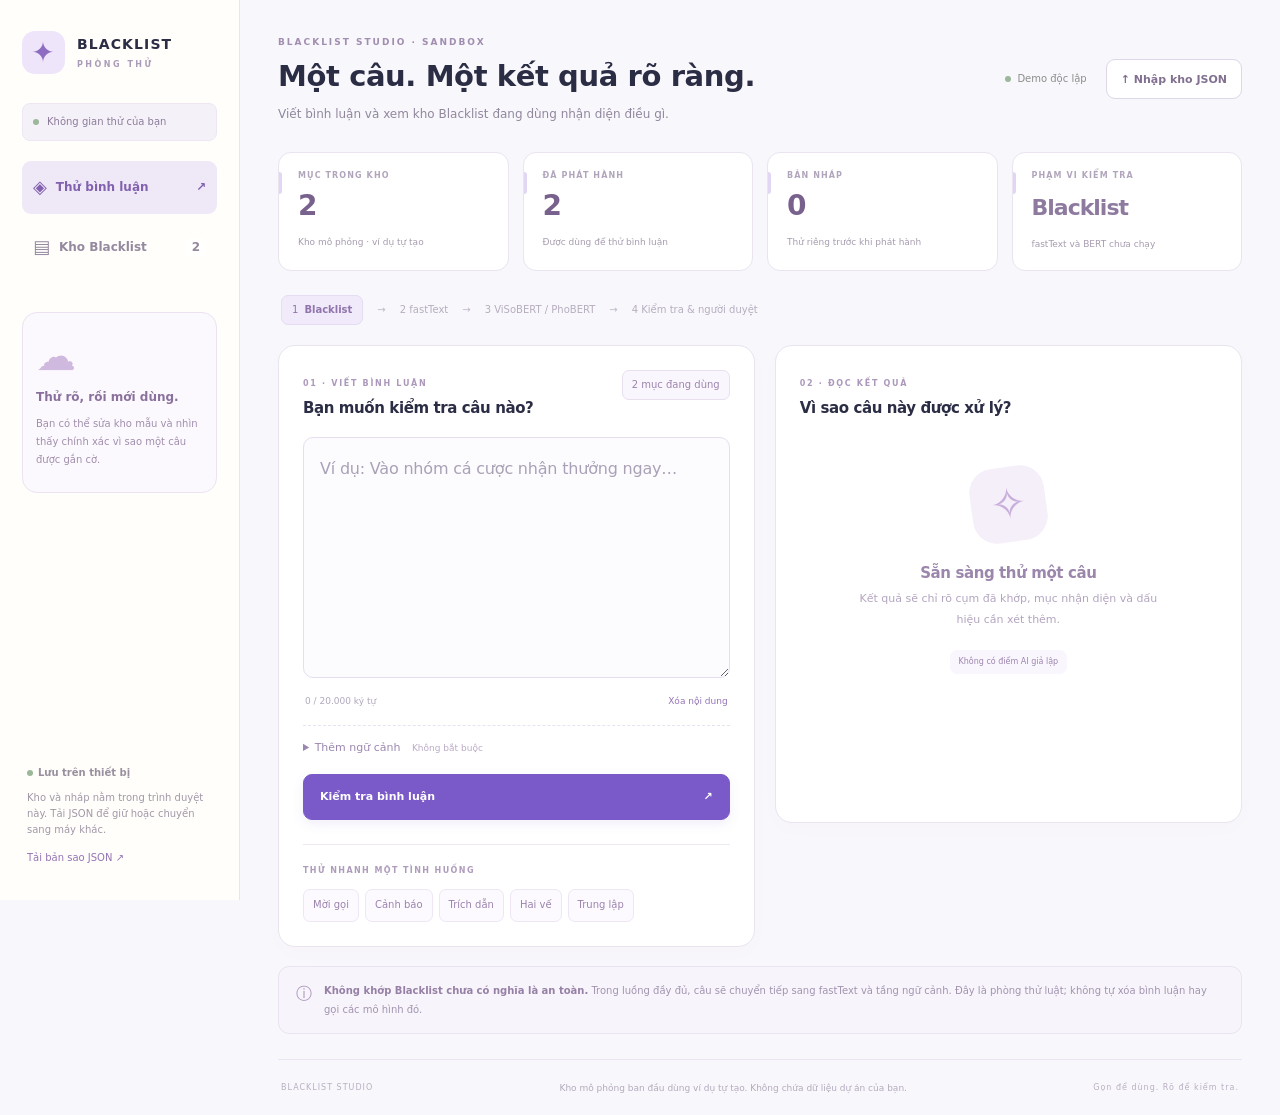
==== static/sandbox/index.html @ 531a52d7 "Ship standalone Blacklist sandbox with published-rule parity Serve a local-only /sandbox/ playground" ====
<!doctype html><html lang="vi"><head><meta charset="utf-8"><meta name="viewport" content="width=device-width,initial-scale=1"><meta name="description" content="Phòng thử Blacklist: biên soạn dấu hiệu, kiểm tra ví dụ và thử bình luận theo luật có ngữ cảnh."><meta name="color-scheme" content="light"><title>Phòng thử Blacklist</title><link rel="stylesheet" href="style.css"></head><body>
<div class="app-shell"><aside class="sidebar"><a class="brand" href="#demo"><span class="brand-icon" aria-hidden="true">✦</span><span>BLACKLIST<span class="brand-sub">PHÒNG THỬ</span></span></a><div class="workspace-badge"><i></i> Không gian thử của bạn</div><nav aria-label="Điều hướng"><button id="navDemo" class="nav active" type="button"><span aria-hidden="true">◈</span> Thử bình luận <span class="nav-arrow">↗</span></button><button id="navBank" class="nav" type="button"><span aria-hidden="true">▤</span> Kho Blacklist <span id="bankNavCount" class="nav-count">0</span></button></nav><div class="sidebar-note"><span class="mini-cloud" aria-hidden="true">☁</span><strong>Thử rõ, rồi mới dùng.</strong><p>Bạn có thể sửa kho mẫu và nhìn thấy chính xác vì sao một câu được gắn cờ.</p></div><div class="storage-note"><span class="dot"></span><strong>Lưu trên thiết bị</strong><p>Kho và nháp nằm trong trình duyệt này. Tải JSON để giữ hoặc chuyển sang máy khác.</p><button id="sidebarExport" class="text-button" type="button">Tải bản sao JSON ↗</button></div></aside>
<main><header class="page-header"><div><p class="eyebrow">BLACKLIST STUDIO · SANDBOX</p><h1 id="pageTitle">Một câu. Một kết quả rõ ràng.</h1><p id="pageDescription">Viết bình luận và xem kho Blacklist đang dùng nhận diện điều gì.</p></div><div class="header-actions"><span class="local-pill"><span class="dot"></span> Demo độc lập</span><button id="importOpen" class="button" type="button">↑ Nhập kho JSON</button><input id="importFile" type="file" accept=".json,application/json" hidden></div></header>
<div id="notice" role="status" aria-live="polite" hidden></div><section class="stats" aria-label="Tình trạng kho"><article><span>MỤC TRONG KHO</span><strong id="statTotal">0</strong><small id="originLabel">Kho mô phỏng</small></article><article><span>ĐÃ PHÁT HÀNH</span><strong id="statLive">0</strong><small>Được dùng để thử bình luận</small></article><article><span>BẢN NHÁP</span><strong id="statDraft">0</strong><small>Thử riêng trước khi phát hành</small></article><article class="scope-stat"><span>PHẠM VI KIỂM TRA</span><strong>Blacklist</strong><small>fastText và BERT chưa chạy</small></article></section>
<section id="demoView"><div class="pipeline" aria-label="Luồng kiểm duyệt"><span class="pipeline-current">1 <b>Blacklist</b></span><i>→</i><span>2 fastText</span><i>→</i><span>3 ViSoBERT / PhoBERT</span><i>→</i><span>4 Kiểm tra & người duyệt</span></div><div class="demo-grid"><section class="card compose-card"><div class="card-head"><div><span class="section-step">01 · VIẾT BÌNH LUẬN</span><h2>Bạn muốn kiểm tra câu nào?</h2></div><span class="small-pill" id="liveBadge">Kho đang dùng</span></div><form id="demoForm"><label for="demoText" class="sr-only">Nội dung bình luận</label><textarea id="demoText" rows="7" maxlength="20000" placeholder="Ví dụ: Vào nhóm cá cược nhận thưởng ngay…" required></textarea><div class="input-meta"><span id="demoCount">0 / 20.000 ký tự</span><button id="clearDemo" class="text-button" type="button">Xóa nội dung</button></div><details class="context-details"><summary>Thêm ngữ cảnh <span>Không bắt buộc</span></summary><label for="demoContext">Bình luận cha hoặc thông tin liên quan</label><textarea id="demoContext" rows="2" maxlength="20000" placeholder="Giúp kiểm tra các dấu hiệu cần xét thêm…"></textarea></details><button id="testDemo" class="primary full" type="submit"><span>Kiểm tra bình luận</span><span aria-hidden="true">↗</span></button></form><div class="sample-area"><p>THỬ NHANH MỘT TÌNH HUỐNG</p><div id="quickSamples" class="sample-buttons"></div></div></section><section class="card result-card" aria-labelledby="resultHeading"><div class="card-head"><div><span class="section-step">02 · ĐỌC KẾT QUẢ</span><h2 id="resultHeading">Vì sao câu này được xử lý?</h2></div><span id="resultTiming" class="hint"></span></div><div id="resultEmpty" class="result-empty"><div class="result-orbit" aria-hidden="true">✧</div><h3>Sẵn sàng thử một câu</h3><p>Kết quả sẽ chỉ rõ cụm đã khớp, mục nhận diện và dấu hiệu cần xét thêm.</p><span class="small-pill">Không có điểm AI giả lập</span></div><div id="resultContent" hidden><div id="decisionPanel" class="decision-panel"><span id="decisionCode"></span><h3 id="decisionTitle"></h3><p id="decisionText"></p></div><p id="resultScope" class="scope-note"></p><div id="matchResults"></div><p id="noMatchDetail" class="hint" hidden></p></div></section></div><div class="explanation-strip"><span aria-hidden="true">ⓘ</span><p><strong>Không khớp Blacklist chưa có nghĩa là an toàn.</strong> Trong luồng đầy đủ, câu sẽ chuyển tiếp sang fastText và tầng ngữ cảnh. Đây là phòng thử luật; không tự xóa bình luận hay gọi các mô hình đó.</p></div></section>
<section id="bankView" hidden><div class="bank-heading"><div><h2>Biên soạn bằng dấu hiệu, kiểm tra bằng ví dụ.</h2><p>Nháp được lưu riêng. Chỉ bản đã phát hành mới tham gia màn Thử bình luận.</p></div><div class="bank-actions"><button id="exportBank" class="button" type="button">↓ Tải kho JSON</button><button id="newItem" class="primary" type="button">＋ Tạo mục mới</button></div></div><div class="bank-grid"><section class="card bank-list-card"><div class="card-head"><h2>Các mục trong kho</h2><span id="bankListCount" class="small-pill"></span></div><label class="sr-only" for="bankFilter">Lọc trạng thái</label><select id="bankFilter"><option value="all">Tất cả mục</option><option value="live">Đang được dùng</option><option value="draft">Có bản nháp</option><option value="disabled">Đã tắt</option></select><div id="bankList" class="bank-list"></div><div class="seed-actions"><p>Muốn bắt đầu lại với dữ liệu tự tạo?</p><button id="resetSeed" class="text-button" type="button">Khôi phục kho mô phỏng ↶</button></div></section><section class="card editor-card"><div class="card-head"><div><span class="section-step">BIÊN SOẠN MỤC</span><h2 id="editorTitle">Tạo mục Blacklist</h2></div><span id="editorVersion" class="small-pill">Bản nháp mới</span></div><p id="publishedNote" class="published-note" hidden></p><p id="editorRestore" class="draft-status" role="status"></p><form id="itemForm"><div class="two"><label>Tên mục<input id="itemName" maxlength="200" required placeholder="Ví dụ: Cờ bạc · Mời gọi tham gia"></label><label>Nhóm vi phạm<select id="itemCategory"></select></label></div><label>Kiểu nhận diện<select id="itemType"><option value="combined">Nội dung kèm hành vi</option><option value="phrase">Một cụm đặc hiệu</option><option value="domain">Tên miền chính xác</option><option value="url">URL cụ thể</option></select></label><div id="combinedFields"><div class="phrase-pickers"><label>Cụm nội dung<textarea id="itemTopics" rows="2" placeholder="Mỗi dòng một cụm: cá cược, cá độ…"></textarea></label><label>Cụm hành vi<textarea id="itemActions" rows="2" placeholder="Mỗi dòng một cụm: vào nhóm, tham gia…"></textarea></label></div><details class="context-details"><summary>Chọn cụm từ một câu nguồn</summary><label>Câu nguồn<textarea id="selectionSource" rows="2" placeholder="Dán câu, bôi đen một cụm rồi bấm nút bên dưới…"></textarea></label><div class="selection-actions"><button id="addSelectedTopic" class="button small" type="button">＋ Cụm nội dung</button><button id="addSelectedAction" class="button small" type="button">＋ Cụm hành vi</button></div></details></div><label id="patternField" hidden>Cụm hoặc địa chỉ nhận diện<input id="itemPattern" maxlength="2048" placeholder="Cụm từ / example.com / https://…"></label><label>Chế độ<select id="itemMode"><option value="signal">Chỉ báo hiệu · chuyển xét tiếp</option><option value="block">Đề xuất chặn khi đủ điều kiện</option></select></label><div class="rule-summary"><span>HỆ THỐNG SẼ HIỂU</span><p id="ruleSummary"></p></div><div class="examples-heading"><div><h3>Ví dụ để kiểm tra mục</h3><p>Cần ví dụ khớp và không khớp để phát hành. Câu cảnh báo có thể cần xét tiếp.</p></div><button id="addExample" type="button" class="button small">＋ Thêm</button></div><div id="exampleRows"></div><p class="hint">Kiểm tra các ví dụ này giúp rà lỗi điều kiện; chưa chứng minh độ chính xác trên dữ liệu thực tế.</p><div class="form-actions"><button id="saveDraft" class="primary" type="submit">Lưu nháp</button><button id="checkExamples" class="button" type="button">Kiểm tra ví dụ</button><button id="publishItem" class="publish-button" type="button">Phát hành để thử</button></div><div class="editor-secondary"><button id="previewItem" class="text-button" type="button">Thử riêng bản đang mở ↗</button><button id="disableItem" class="text-button danger-text" type="button" hidden>Tạm tắt mục</button></div><div id="exampleTestResults" class="example-test-results" hidden></div></form></section></div></section><footer><span>BLACKLIST STUDIO</span><p>Kho mô phỏng ban đầu dùng ví dụ tự tạo. Không chứa dữ liệu dự án của bạn.</p><span>Gọn để dùng. Rõ để kiểm tra.</span></footer></main></div>
<dialog id="previewDialog"><div class="card-head"><div><span class="section-step">THỬ RIÊNG BẢN NHÁP</span><h2 id="previewTitle">Kiểm tra điều kiện đang mở</h2></div><button id="closePreview" class="icon-button" type="button" aria-label="Đóng">×</button></div><p class="hint">Kết quả ở đây mô phỏng bản đang mở, không thay đổi kho đã phát hành.</p><form id="previewForm"><label>Bình luận thử<textarea id="previewText" rows="4" maxlength="20000" required></textarea></label><button class="primary full" type="submit">Thử bản đang mở</button></form><div id="previewResult"></div></dialog>
<script src="engine.js"></script><script src="app.js"></script></body></html>
---- static/sandbox/style.css ----
:root{font-family:Inter,ui-sans-serif,system-ui,-apple-system,BlinkMacSystemFont,"Segoe UI",sans-serif;color:#2b2d45;background:#f8f7fb;font-synthesis:none;color-scheme:light;--purple:#795ac8;--purple-dark:#6344af;--purple-soft:#efe9fb;--muted:#8c869c;--line:#e9e4f0;--green:#418268;--amber:#9e792e;--red:#a9566c}*{box-sizing:border-box}body{margin:0;font-size:14px;line-height:1.6}button,input,select,textarea{font:inherit}button,a,input,select,textarea{-webkit-tap-highlight-color:transparent}button,a{touch-action:manipulation}button{cursor:pointer;transition:background .18s,transform .18s,box-shadow .18s}button:disabled{cursor:default;opacity:.55}button:hover:not(:disabled){transform:translateY(-1px)}button:focus-visible,a:focus-visible,input:focus-visible,select:focus-visible,textarea:focus-visible,summary:focus-visible{outline:3px solid #bda7ed;outline-offset:3px}input,select,textarea{width:100%;border:1px solid #ddd6e8;background:#fff;color:#303048;border-radius:10px;padding:11px 13px;min-width:0}input,select{min-height:44px}textarea{resize:vertical;line-height:1.75}textarea::placeholder,input::placeholder{color:#aaa1b6}textarea:focus,input:focus,select:focus{border-color:#b49bdc;outline:none;box-shadow:0 0 0 3px #b49bdc20}label{font-size:12px;font-weight:600;display:block;margin:13px 0;color:#514a63}label input,label textarea,label select{margin-top:6px;font-weight:400}h1,h2,h3,p{margin-top:0}h1,h2,h3{line-height:1.35;letter-spacing:-.4px}h1{font-size:29px;font-weight:650;margin-bottom:8px}h2{font-size:17px;font-weight:650;margin-bottom:7px}h3{font-size:15px;font-weight:650;margin-bottom:6px}p{color:#7d758d}a{color:inherit;text-decoration:none}.app-shell{display:flex;min-height:100vh}.sidebar{width:240px;flex:0 0 240px;position:fixed;inset:0 auto 0 0;border-right:1px solid var(--line);background:#fffefa;padding:31px 22px;display:flex;flex-direction:column;z-index:20}.brand{display:flex;align-items:center;gap:12px;font-weight:750;letter-spacing:1.1px;font-size:14px;line-height:1.2}.brand-icon{display:grid;place-items:center;width:43px;height:43px;border-radius:13px;background:#eee5fa;color:#8e6cc1;font-size:28px}.brand-sub{display:block;font-size:8px;font-weight:550;letter-spacing:2.5px;color:#aa9cb8;margin-top:7px}.workspace-badge{display:flex;align-items:center;gap:8px;font-size:10px;background:#f5f1f8;color:#8b7b9a;border:1px solid #eee7f3;border-radius:8px;padding:10px;margin:29px 0 20px}.workspace-badge i,.dot{width:6px;height:6px;border-radius:50%;background:#9bb89a;display:inline-block;flex-shrink:0}.sidebar nav{display:grid;gap:7px}.nav{border:0;width:100%;display:flex;align-items:center;gap:9px;text-align:left;border-radius:9px;padding:12px 11px;color:#95899f;background:none;font-size:12px;font-weight:550}.nav>span:first-child{font-size:18px}.nav.active{background:#eee8f7;color:#8261ae}.nav-arrow,.nav-count{margin-left:auto;font-size:12px!important}.nav-count{padding:0 5px;border-radius:5px;background:#fff9;min-width:20px;text-align:center}.sidebar-note{padding:23px 13px;border:1px solid #ece3f2;background:#fcf9fe;border-radius:15px;margin-top:38px}.mini-cloud{font-size:40px;line-height:1;display:block;color:#d0b9df;margin-bottom:12px;animation:breathe 7s ease-in-out infinite}.sidebar-note strong{font-size:12px;color:#8a719d;display:block;margin-bottom:8px}.sidebar-note p{font-size:10px;line-height:1.8;color:#a08eac;margin:0}.storage-note{margin-top:auto;padding:28px 5px 0;font-size:10px;color:#99909f}.storage-note strong{margin-left:5px;font-size:10px;font-weight:600}.storage-note p{font-size:10px;margin:9px 0;color:#a198a8}.storage-note .text-button{font-size:10px}main{margin-left:240px;padding:35px 38px 20px;width:calc(100% - 240px);max-width:1700px}.page-header{display:flex;align-items:center;justify-content:space-between;gap:18px;margin-bottom:28px}.page-header>div:first-child>p:last-child{font-size:12px;color:#91879d;margin:0}.eyebrow{font-size:9px;font-weight:750;letter-spacing:2px;color:#a08db0;margin:0 0 8px}.header-actions{display:flex;align-items:center;gap:10px;flex-wrap:wrap;justify-content:flex-end}.local-pill,.small-pill{display:inline-flex;align-items:center;gap:6px;font-size:10px;padding:6px 9px;border:1px solid #e8dfef;border-radius:7px;color:#9c84ad;background:#faf6fe;white-space:nowrap}.local-pill{border:0;background:none;color:#8b8c8b}.button,.primary,.publish-button,.icon-button{display:inline-flex;align-items:center;justify-content:center;gap:8px;border:1px solid #ded6e9;border-radius:9px;min-height:40px;padding:9px 14px;font-weight:600;font-size:11px;background:#fff;color:#81708f}.button:hover{background:#f6f1fc}.primary{background:var(--purple);border-color:var(--purple);color:#fff;box-shadow:0 4px 12px #795ac81a}.primary:hover{background:var(--purple-dark);box-shadow:0 5px 16px #795ac82a}.primary.full{justify-content:space-between;padding:13px 16px;min-height:46px}.full{width:100%}.small{min-height:32px;padding:6px 10px;font-size:10px}.text-button{font-size:11px;font-weight:500;color:#9373b5;background:none;border:0;padding:3px 0}.danger-text{color:#ad697b}.icon-button{min-height:35px;width:35px;padding:0;font-size:21px}.stats{display:grid;grid-template-columns:repeat(4,minmax(0,1fr));gap:14px;margin-bottom:24px}.stats article{border:1px solid var(--line);background:#fff;border-radius:13px;padding:17px 19px;position:relative;min-height:117px}.stats article:before{content:'';position:absolute;width:3px;height:22px;background:#e1d6f3;top:19px;left:0;border-radius:0 3px 3px 0}.stats span{display:block;letter-spacing:1.1px;font-size:8px;font-weight:700;color:#b1a5bc}.stats strong{display:block;font-size:28px;line-height:1.5;font-weight:650;color:#78618d;letter-spacing:-1px;margin:2px 0}.stats small{font-size:9px;color:#a69bae}.stats .scope-stat strong{font-size:22px;margin:8px 0 7px;color:#8e7a9f}.pipeline{display:flex;align-items:center;gap:14px;padding:0 3px;margin:2px 0 20px;font-size:10px;color:#b6adbf;flex-wrap:wrap}.pipeline span{display:flex;align-items:center;gap:6px}.pipeline-current{color:#9174ad;background:#f0eafa;border:1px solid #e6dcf3;padding:6px 10px;border-radius:7px}.pipeline-current b{font-weight:600}.pipeline i{font-style:normal;color:#c2b8cb}.demo-grid{display:grid;grid-template-columns:minmax(0,1.02fr) minmax(0,1fr);gap:20px;align-items:start}.card{background:#fff;border:1px solid var(--line);border-radius:17px;padding:24px;box-shadow:0 6px 22px #62516d04;min-width:0}.card-head{display:flex;justify-content:space-between;align-items:flex-start;gap:12px;margin-bottom:18px}.card-head h2{font-size:15px;margin:6px 0 0}.section-step{font-size:8px;font-weight:750;letter-spacing:1.7px;color:#ab98bb}.compose-card textarea#demoText{background:#fcfbfe;border-color:#e6deef;font-size:16px;min-height:180px;line-height:1.85;padding:16px;letter-spacing:-.2px}.input-meta{display:flex;justify-content:space-between;gap:8px;align-items:center;margin:7px 2px 10px;color:#b1a6bb;font-size:9px}.input-meta button{font-size:9px}.context-details{margin:14px 0 17px;border-top:1px dashed #e9e1f0;padding-top:13px}.context-details>summary{cursor:pointer;list-style-position:inside;font-size:11px;color:#9c87ae}.context-details>summary span{font-size:9px;color:#baaac6;margin-left:8px}.context-details[open]>summary{margin-bottom:14px}.context-details label{font-size:11px}.sample-area{margin-top:24px;padding-top:20px;border-top:1px solid #eee8f3}.sample-area>p{font-size:8px;letter-spacing:1.4px;color:#ae9cbb;font-weight:700;margin-bottom:11px}.sample-buttons{display:flex;gap:6px;flex-wrap:wrap}.sample-buttons button{border:1px solid #eee6f4;border-radius:7px;background:#fcfaff;font-size:10px;color:#9b82ac;padding:7px 9px;min-height:33px}.sample-buttons button:hover{background:#f0e7fa}.result-card{min-height:478px}.result-empty{text-align:center;max-width:300px;margin:48px auto 28px}.result-orbit{display:grid;place-items:center;width:75px;height:75px;border-radius:24px;background:#f5effa;color:#c8aedb;font-size:44px;margin:0 auto 21px;transform:rotate(-8deg)}.result-empty h3{font-size:15px;color:#9b86ac}.result-empty p{font-size:11px;color:#b3a4bf;line-height:1.9}.result-empty .small-pill{font-size:8px;border:0;margin-top:8px}.decision-panel{padding:18px 18px 15px;border:1px solid #e9ddf3;background:#fbf7fe;border-radius:12px;margin-bottom:13px}.decision-panel>span{font-size:8px;font-weight:750;letter-spacing:1.3px;display:block;margin-bottom:6px;color:#a080b5}.decision-panel h3{font-size:19px;color:#8a65a2;margin-bottom:8px}.decision-panel p{font-size:11px;line-height:1.85;color:#a18aae;margin:0}.decision-panel.block{background:#fff5f7;border-color:#f0dce3}.decision-panel.block>span,.decision-panel.block h3{color:#b16d84}.decision-panel.block p{color:#ad8794}.decision-panel.review{background:#fffaf0;border-color:#eee3c7}.decision-panel.review>span,.decision-panel.review h3{color:#ab8743}.decision-panel.review p{color:#ad9973}.decision-panel.no-match{background:#f5f8f7;border-color:#dfebe4}.decision-panel.no-match>span,.decision-panel.no-match h3{color:#749382}.decision-panel.no-match p{color:#8fa297}.scope-note{font-size:10px;color:#aa9bb5;line-height:1.8;margin:0 2px 18px}.match-card{border-top:1px solid #eee6f3;padding-top:15px;margin-top:15px}.match-card .match-head{display:flex;justify-content:space-between;gap:8px;align-items:start;margin-bottom:10px}.match-card h4{font-size:12px;font-weight:650;margin:0;color:#887194;line-height:1.5}.match-card .tag{font-size:8px;white-space:nowrap;color:#a28bb3;background:#f6f0fc;padding:3px 6px;border-radius:5px}.evidence-quote{background:#faf8fd;padding:11px 12px;font-size:12px;line-height:1.9;border-radius:9px;border-left:2px solid #ddcbed;white-space:pre-wrap;overflow-wrap:anywhere;color:#7d6c8b}.evidence-quote mark{border-radius:3px;padding:1px 0;background:#e9dbfb;color:#77569b}.evidence-quote mark.context{background:#f7e8c8;color:#9d7f44}.evidence-quote mark.action{background:#dfeee7;color:#527a69}.match-card ul{padding-left:17px;font-size:10px;line-height:1.9;color:#a18eae;margin-bottom:5px}.explanation-strip{display:flex;align-items:flex-start;gap:12px;margin:19px 0 25px;padding:14px 17px;border:1px solid #eae4f0;background:#f7f4fb;border-radius:11px}.explanation-strip>span{font-size:16px;color:#aa91ba}.explanation-strip p{font-size:10px;line-height:1.9;color:#a293af;margin:0}.explanation-strip strong{font-weight:600;color:#9680a5}.bank-heading{display:flex;justify-content:space-between;align-items:center;gap:20px;margin:6px 0 20px}.bank-heading h2{font-size:18px;margin-bottom:7px;color:#7e6590}.bank-heading p{font-size:11px;margin-bottom:0;color:#a294ad}.bank-actions{display:flex;gap:8px;flex-wrap:wrap}.bank-grid{display:grid;grid-template-columns:minmax(230px,.65fr) minmax(0,1.6fr);gap:20px;align-items:start}.bank-list-card{padding:18px;position:sticky;top:20px}.bank-list-card .card-head{align-items:center}.bank-list-card .card-head h2{margin:0;font-size:13px}.bank-list-card select{font-size:11px;margin-bottom:12px;min-height:36px;padding:7px 9px}.bank-list{display:grid;gap:7px;max-height:550px;overflow:auto}.bank-item{display:block;width:100%;text-align:left;border:1px solid #eee7f5;border-radius:10px;background:#fff;padding:12px}.bank-item.active{background:#f8f2ff;border-color:#d8c3ed}.bank-item strong{font-size:11px;color:#887195;display:block;line-height:1.6}.bank-item small{display:block;font-size:9px;line-height:1.8;color:#ad9bb8;margin-top:4px}.bank-item .item-status{font-size:8px;letter-spacing:.3px;color:#9e8aaf;margin-bottom:4px}.seed-actions{padding:17px 0 0;margin-top:15px;border-top:1px solid #eee7f5}.seed-actions p{font-size:9px;line-height:1.8;margin-bottom:5px;color:#b1a0bd}.seed-actions button{font-size:10px}.two,.phrase-pickers{display:grid;grid-template-columns:1fr 1fr;gap:13px}.two label{margin-top:0}.phrase-pickers textarea{min-height:80px;font-size:12px}.rule-summary{margin:20px 0;border:1px solid #dfd4ec;background:#f8f4fc;padding:13px 15px;border-radius:10px}.rule-summary>span{font-size:8px;letter-spacing:1.4px;color:#ae98bf;font-weight:750}.rule-summary p{margin:6px 0 0;font-size:12px;line-height:1.8;color:#967ba9}.examples-heading{display:flex;justify-content:space-between;align-items:center;gap:13px;margin-top:25px}.examples-heading h3{font-size:13px;color:#8e759f;margin-bottom:4px}.examples-heading p{font-size:10px;color:#ad9cba;margin-bottom:12px}.example-row{display:grid;grid-template-columns:minmax(0,1fr) 143px 28px;gap:8px;margin:8px 0;align-items:start}.example-row textarea{font-size:11px;line-height:1.8;min-height:62px;padding:9px 10px}.example-row select{font-size:10px;min-height:38px;padding:8px}.example-row button{border:0;background:#fbf8fd;color:#b8a4c5;font-size:20px;height:31px;border-radius:7px}.hint{font-size:10px;color:#a99ab4;line-height:1.8}.form-actions{display:flex;gap:8px;flex-wrap:wrap;margin-top:21px}.publish-button{background:#f0f6ed;color:#7f9a72;border-color:#dce7d5}.publish-button:hover{background:#e6f0df}.editor-secondary{display:flex;justify-content:space-between;gap:10px;margin-top:14px;flex-wrap:wrap}.published-note{font-size:10px;line-height:1.8;background:#f1f7ee;color:#8ca181;padding:11px 13px;border:1px solid #e0ead9;border-radius:9px;margin-bottom:15px}.draft-status{font-size:9px;color:#a598af;min-height:15px;margin-bottom:12px}.example-test-results{background:#fcfaff;border:1px solid #e9e0f2;border-radius:10px;padding:13px;margin-top:18px;font-size:11px}.example-test-results p{font-size:10px;color:#9a85ab;line-height:1.8;margin:7px 0}.example-test-results .failed{color:#ad7487}.example-test-results strong{font-size:11px;color:#8a719c}.selection-actions{display:flex;gap:8px}footer{display:flex;justify-content:space-between;align-items:center;gap:15px;flex-wrap:wrap;font-size:8px;letter-spacing:1px;color:#b9afc2;border-top:1px solid #eae4f0;padding:21px 3px 0;margin-top:25px}footer p{margin:0;font-size:9px;letter-spacing:0;color:#b4a9bd}dialog{width:min(600px,calc(100vw - 30px));border:1px solid #e4d8ed;border-radius:18px;padding:25px;color:inherit;box-shadow:0 20px 100px #3b254522;max-height:90vh;overflow:auto}dialog::backdrop{background:#38274855;backdrop-filter:blur(5px)}dialog .card-head h2{font-size:17px}#previewResult{margin-top:20px}#notice{position:fixed;top:18px;right:25px;z-index:100;max-width:min(480px,calc(100vw - 30px));border:1px solid #dce8d8;background:#f4faef;color:#819a74;border-radius:11px;box-shadow:0 8px 28px #38274312;padding:12px 16px;font-size:11px;line-height:1.8}#notice.error{border-color:#edd7e0;background:#fff4f7;color:#b4798e}[hidden]{display:none!important}.sr-only{position:absolute;width:1px;height:1px;padding:0;margin:-1px;overflow:hidden;clip:rect(0,0,0,0);white-space:nowrap;border:0}@keyframes breathe{50%{transform:translateY(-4px)}}
@media(max-width:1240px){.sidebar{width:210px;flex-basis:210px;padding:27px 18px}main{margin-left:210px;width:calc(100% - 210px);padding:30px 25px}.header-actions{max-width:210px}.local-pill{font-size:9px}.card{padding:20px}.demo-grid{gap:15px}.stats{gap:10px}.stats article{padding:15px}.stats small{font-size:8px}.bank-grid{grid-template-columns:minmax(210px,.7fr) minmax(0,1.5fr)}.card-head h2{font-size:14px}.small-pill{font-size:8px}.example-row{grid-template-columns:minmax(0,1fr) 125px 24px}}
@media(max-width:980px){.demo-grid{grid-template-columns:1fr}.result-card{min-height:360px}.result-empty{margin:25px auto}.stats{grid-template-columns:1fr 1fr}.stats article{min-height:98px}.stats strong{font-size:24px}.stats .scope-stat strong{font-size:21px;margin:2px 0}.stats small{font-size:9px}.page-header{align-items:flex-start}h1{font-size:25px}.pipeline{gap:9px;font-size:9px}.bank-grid{grid-template-columns:1fr}.bank-list-card{position:static}.bank-list{grid-template-columns:1fr 1fr;max-height:240px}.bank-heading{align-items:flex-start}.bank-heading h2{font-size:16px}.bank-heading p{font-size:10px}.bank-actions{flex-shrink:0;max-width:140px}.bank-actions button{width:100%;font-size:10px}.editor-card{padding:22px}.result-card .card-head{margin-bottom:15px}}
@media(max-width:700px){.app-shell{display:block}.sidebar{position:static;width:100%;padding:16px 20px;border-right:0;border-bottom:1px solid var(--line);display:grid;grid-template-columns:1fr auto;align-items:center;gap:14px}.brand{font-size:12px;gap:8px}.brand-icon{height:34px;width:34px;font-size:23px;border-radius:10px}.brand-sub{font-size:7px;letter-spacing:2px;margin-top:5px}.workspace-badge,.sidebar-note,.storage-note{display:none}.sidebar nav{display:flex;gap:5px}.nav{font-size:10px;padding:8px}.nav>span:first-child{font-size:15px}.nav-arrow,.nav-count{display:none}main{margin:0;width:100%;padding:24px 18px}.page-header{display:block;margin-bottom:20px}.page-header>div:first-child>p:last-child{font-size:11px;line-height:1.8}h1{font-size:25px}.eyebrow{font-size:8px}.header-actions{max-width:none;justify-content:flex-start;margin-top:14px;gap:8px}.local-pill{padding:0;font-size:9px}.header-actions .button{min-height:34px;padding:6px 10px;font-size:10px;margin-left:auto}.stats{gap:9px;margin-bottom:18px}.stats article{padding:13px;min-height:99px;border-radius:12px}.stats span{font-size:7px;letter-spacing:.8px}.stats strong{font-size:24px;margin:4px 0}.stats small{font-size:8px}.stats .scope-stat strong{font-size:20px;margin:8px 0}.pipeline{gap:7px;font-size:8px;line-height:1.8}.pipeline span{gap:3px}.pipeline-current{padding:4px 7px}.card{padding:19px;border-radius:14px}.card-head{gap:8px;margin-bottom:15px}.card-head h2{font-size:14px;max-width:230px}.section-step{font-size:7px;letter-spacing:1.4px}.compose-card textarea#demoText{font-size:16px;min-height:170px;padding:13px}.result-empty{margin:24px auto;max-width:270px}.result-empty p{font-size:11px}.result-card{min-height:350px}.sample-buttons button{font-size:10px;padding:7px 8px}.scope-note{font-size:10px}.decision-panel h3{font-size:18px}.decision-panel p{font-size:11px}.evidence-quote{font-size:12px}.match-card ul{font-size:10px}.explanation-strip{padding:13px;gap:8px}.explanation-strip p{font-size:10px}.bank-heading{display:block}.bank-actions{max-width:none;margin-top:14px}.bank-actions button{width:auto;font-size:10px}.bank-list{grid-template-columns:1fr}.bank-list-card{padding:17px}.two,.phrase-pickers{grid-template-columns:1fr;gap:0}.two label{margin-top:10px}.example-row{grid-template-columns:minmax(0,1fr) 110px 24px;gap:5px}.example-row textarea{font-size:11px}.example-row select{font-size:9px;padding:7px 4px}.form-actions .primary{flex:1}.publish-button{width:100%;min-height:42px}.editor-secondary{font-size:10px}.examples-heading{align-items:start}.examples-heading p{font-size:10px;line-height:1.8}.rule-summary p{font-size:11px}.selection-actions{gap:5px}.selection-actions button{font-size:10px;flex:1}.bank-heading h2{font-size:17px}footer{padding-top:17px;gap:7px;font-size:7px}footer p{font-size:8px;width:100%;order:3}.context-details>summary span{font-size:8px}dialog{padding:21px}.small-pill{white-space:normal;text-align:center;font-size:8px}#notice{right:15px;top:12px;font-size:10px}}
@media(prefers-reduced-motion:reduce){*,*:before,*:after{animation:none!important;transition:none!important;scroll-behavior:auto!important}}
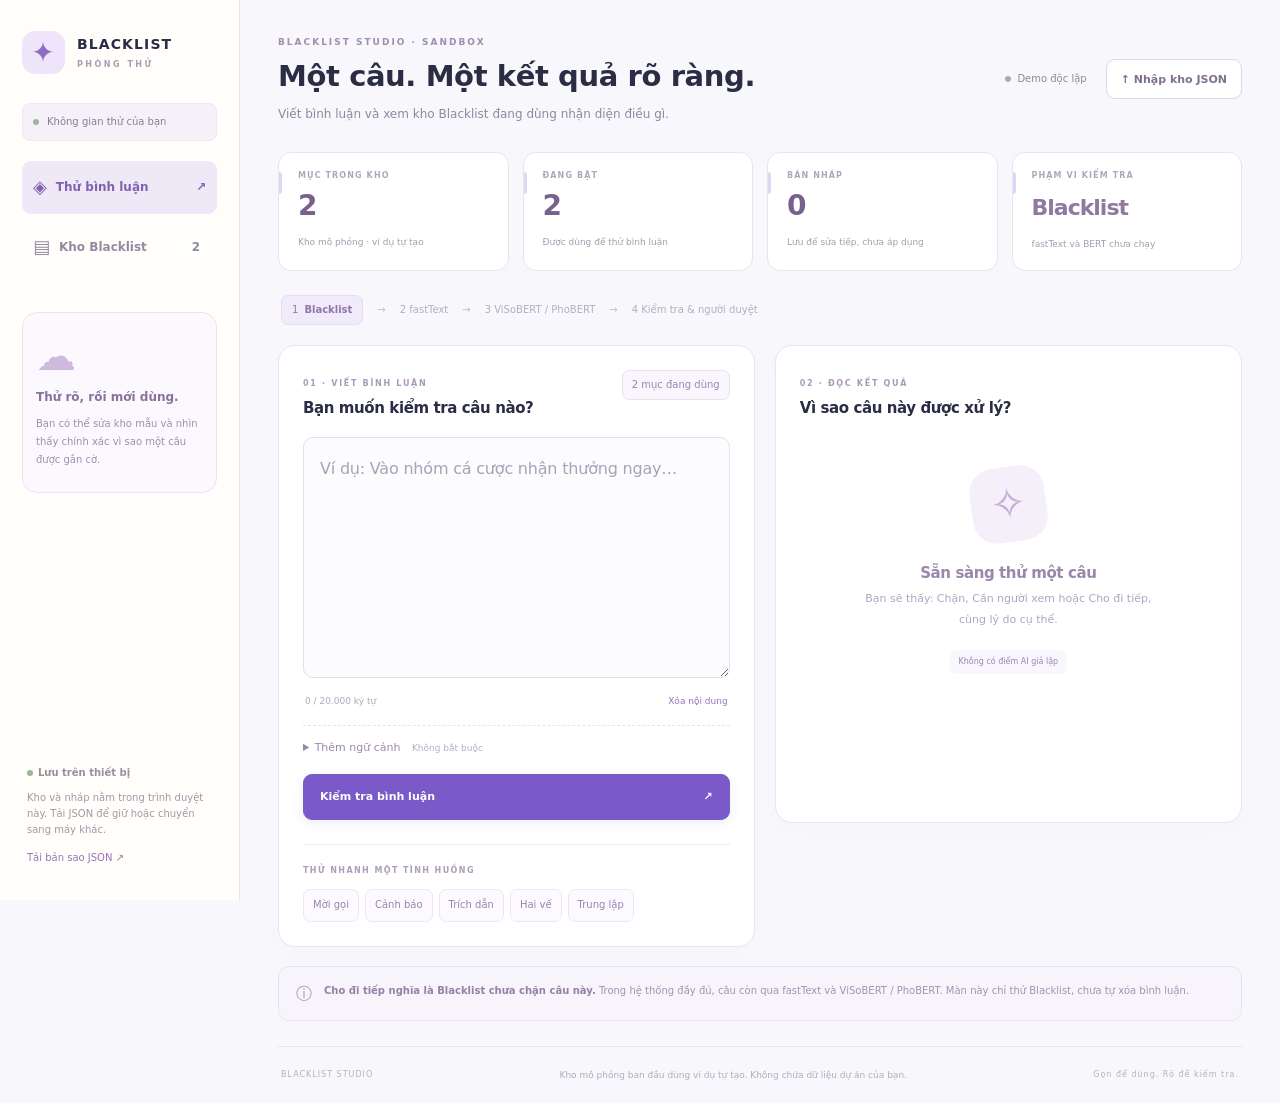
==== commit 49b71c53: "Đơn giản hóa cách xây Blacklist và thử câu mẫu Guide users through choosing short phrases, checking " ====
--- a/static/sandbox/index.html
+++ b/static/sandbox/index.html
@@ -1,8 +1,28 @@
-<!doctype html><html lang="vi"><head><meta charset="utf-8"><meta name="viewport" content="width=device-width,initial-scale=1"><meta name="description" content="Phòng thử Blacklist: biên soạn dấu hiệu, kiểm tra ví dụ và thử bình luận theo luật có ngữ cảnh."><meta name="color-scheme" content="light"><title>Phòng thử Blacklist</title><link rel="stylesheet" href="style.css"></head><body>
+<!doctype html><html lang="vi"><head><meta charset="utf-8"><meta name="viewport" content="width=device-width,initial-scale=1"><meta name="description" content="Phòng thử Blacklist: chọn từ cần bắt, thử các câu ví dụ và xem bình luận nào nên bị chặn."><meta name="color-scheme" content="light"><title>Phòng thử Blacklist</title><link rel="stylesheet" href="style.css"></head><body>
 <div class="app-shell"><aside class="sidebar"><a class="brand" href="#demo"><span class="brand-icon" aria-hidden="true">✦</span><span>BLACKLIST<span class="brand-sub">PHÒNG THỬ</span></span></a><div class="workspace-badge"><i></i> Không gian thử của bạn</div><nav aria-label="Điều hướng"><button id="navDemo" class="nav active" type="button"><span aria-hidden="true">◈</span> Thử bình luận <span class="nav-arrow">↗</span></button><button id="navBank" class="nav" type="button"><span aria-hidden="true">▤</span> Kho Blacklist <span id="bankNavCount" class="nav-count">0</span></button></nav><div class="sidebar-note"><span class="mini-cloud" aria-hidden="true">☁</span><strong>Thử rõ, rồi mới dùng.</strong><p>Bạn có thể sửa kho mẫu và nhìn thấy chính xác vì sao một câu được gắn cờ.</p></div><div class="storage-note"><span class="dot"></span><strong>Lưu trên thiết bị</strong><p>Kho và nháp nằm trong trình duyệt này. Tải JSON để giữ hoặc chuyển sang máy khác.</p><button id="sidebarExport" class="text-button" type="button">Tải bản sao JSON ↗</button></div></aside>
 <main><header class="page-header"><div><p class="eyebrow">BLACKLIST STUDIO · SANDBOX</p><h1 id="pageTitle">Một câu. Một kết quả rõ ràng.</h1><p id="pageDescription">Viết bình luận và xem kho Blacklist đang dùng nhận diện điều gì.</p></div><div class="header-actions"><span class="local-pill"><span class="dot"></span> Demo độc lập</span><button id="importOpen" class="button" type="button">↑ Nhập kho JSON</button><input id="importFile" type="file" accept=".json,application/json" hidden></div></header>
-<div id="notice" role="status" aria-live="polite" hidden></div><section class="stats" aria-label="Tình trạng kho"><article><span>MỤC TRONG KHO</span><strong id="statTotal">0</strong><small id="originLabel">Kho mô phỏng</small></article><article><span>ĐÃ PHÁT HÀNH</span><strong id="statLive">0</strong><small>Được dùng để thử bình luận</small></article><article><span>BẢN NHÁP</span><strong id="statDraft">0</strong><small>Thử riêng trước khi phát hành</small></article><article class="scope-stat"><span>PHẠM VI KIỂM TRA</span><strong>Blacklist</strong><small>fastText và BERT chưa chạy</small></article></section>
-<section id="demoView"><div class="pipeline" aria-label="Luồng kiểm duyệt"><span class="pipeline-current">1 <b>Blacklist</b></span><i>→</i><span>2 fastText</span><i>→</i><span>3 ViSoBERT / PhoBERT</span><i>→</i><span>4 Kiểm tra & người duyệt</span></div><div class="demo-grid"><section class="card compose-card"><div class="card-head"><div><span class="section-step">01 · VIẾT BÌNH LUẬN</span><h2>Bạn muốn kiểm tra câu nào?</h2></div><span class="small-pill" id="liveBadge">Kho đang dùng</span></div><form id="demoForm"><label for="demoText" class="sr-only">Nội dung bình luận</label><textarea id="demoText" rows="7" maxlength="20000" placeholder="Ví dụ: Vào nhóm cá cược nhận thưởng ngay…" required></textarea><div class="input-meta"><span id="demoCount">0 / 20.000 ký tự</span><button id="clearDemo" class="text-button" type="button">Xóa nội dung</button></div><details class="context-details"><summary>Thêm ngữ cảnh <span>Không bắt buộc</span></summary><label for="demoContext">Bình luận cha hoặc thông tin liên quan</label><textarea id="demoContext" rows="2" maxlength="20000" placeholder="Giúp kiểm tra các dấu hiệu cần xét thêm…"></textarea></details><button id="testDemo" class="primary full" type="submit"><span>Kiểm tra bình luận</span><span aria-hidden="true">↗</span></button></form><div class="sample-area"><p>THỬ NHANH MỘT TÌNH HUỐNG</p><div id="quickSamples" class="sample-buttons"></div></div></section><section class="card result-card" aria-labelledby="resultHeading"><div class="card-head"><div><span class="section-step">02 · ĐỌC KẾT QUẢ</span><h2 id="resultHeading">Vì sao câu này được xử lý?</h2></div><span id="resultTiming" class="hint"></span></div><div id="resultEmpty" class="result-empty"><div class="result-orbit" aria-hidden="true">✧</div><h3>Sẵn sàng thử một câu</h3><p>Kết quả sẽ chỉ rõ cụm đã khớp, mục nhận diện và dấu hiệu cần xét thêm.</p><span class="small-pill">Không có điểm AI giả lập</span></div><div id="resultContent" hidden><div id="decisionPanel" class="decision-panel"><span id="decisionCode"></span><h3 id="decisionTitle"></h3><p id="decisionText"></p></div><p id="resultScope" class="scope-note"></p><div id="matchResults"></div><p id="noMatchDetail" class="hint" hidden></p></div></section></div><div class="explanation-strip"><span aria-hidden="true">ⓘ</span><p><strong>Không khớp Blacklist chưa có nghĩa là an toàn.</strong> Trong luồng đầy đủ, câu sẽ chuyển tiếp sang fastText và tầng ngữ cảnh. Đây là phòng thử luật; không tự xóa bình luận hay gọi các mô hình đó.</p></div></section>
-<section id="bankView" hidden><div class="bank-heading"><div><h2>Biên soạn bằng dấu hiệu, kiểm tra bằng ví dụ.</h2><p>Nháp được lưu riêng. Chỉ bản đã phát hành mới tham gia màn Thử bình luận.</p></div><div class="bank-actions"><button id="exportBank" class="button" type="button">↓ Tải kho JSON</button><button id="newItem" class="primary" type="button">＋ Tạo mục mới</button></div></div><div class="bank-grid"><section class="card bank-list-card"><div class="card-head"><h2>Các mục trong kho</h2><span id="bankListCount" class="small-pill"></span></div><label class="sr-only" for="bankFilter">Lọc trạng thái</label><select id="bankFilter"><option value="all">Tất cả mục</option><option value="live">Đang được dùng</option><option value="draft">Có bản nháp</option><option value="disabled">Đã tắt</option></select><div id="bankList" class="bank-list"></div><div class="seed-actions"><p>Muốn bắt đầu lại với dữ liệu tự tạo?</p><button id="resetSeed" class="text-button" type="button">Khôi phục kho mô phỏng ↶</button></div></section><section class="card editor-card"><div class="card-head"><div><span class="section-step">BIÊN SOẠN MỤC</span><h2 id="editorTitle">Tạo mục Blacklist</h2></div><span id="editorVersion" class="small-pill">Bản nháp mới</span></div><p id="publishedNote" class="published-note" hidden></p><p id="editorRestore" class="draft-status" role="status"></p><form id="itemForm"><div class="two"><label>Tên mục<input id="itemName" maxlength="200" required placeholder="Ví dụ: Cờ bạc · Mời gọi tham gia"></label><label>Nhóm vi phạm<select id="itemCategory"></select></label></div><label>Kiểu nhận diện<select id="itemType"><option value="combined">Nội dung kèm hành vi</option><option value="phrase">Một cụm đặc hiệu</option><option value="domain">Tên miền chính xác</option><option value="url">URL cụ thể</option></select></label><div id="combinedFields"><div class="phrase-pickers"><label>Cụm nội dung<textarea id="itemTopics" rows="2" placeholder="Mỗi dòng một cụm: cá cược, cá độ…"></textarea></label><label>Cụm hành vi<textarea id="itemActions" rows="2" placeholder="Mỗi dòng một cụm: vào nhóm, tham gia…"></textarea></label></div><details class="context-details"><summary>Chọn cụm từ một câu nguồn</summary><label>Câu nguồn<textarea id="selectionSource" rows="2" placeholder="Dán câu, bôi đen một cụm rồi bấm nút bên dưới…"></textarea></label><div class="selection-actions"><button id="addSelectedTopic" class="button small" type="button">＋ Cụm nội dung</button><button id="addSelectedAction" class="button small" type="button">＋ Cụm hành vi</button></div></details></div><label id="patternField" hidden>Cụm hoặc địa chỉ nhận diện<input id="itemPattern" maxlength="2048" placeholder="Cụm từ / example.com / https://…"></label><label>Chế độ<select id="itemMode"><option value="signal">Chỉ báo hiệu · chuyển xét tiếp</option><option value="block">Đề xuất chặn khi đủ điều kiện</option></select></label><div class="rule-summary"><span>HỆ THỐNG SẼ HIỂU</span><p id="ruleSummary"></p></div><div class="examples-heading"><div><h3>Ví dụ để kiểm tra mục</h3><p>Cần ví dụ khớp và không khớp để phát hành. Câu cảnh báo có thể cần xét tiếp.</p></div><button id="addExample" type="button" class="button small">＋ Thêm</button></div><div id="exampleRows"></div><p class="hint">Kiểm tra các ví dụ này giúp rà lỗi điều kiện; chưa chứng minh độ chính xác trên dữ liệu thực tế.</p><div class="form-actions"><button id="saveDraft" class="primary" type="submit">Lưu nháp</button><button id="checkExamples" class="button" type="button">Kiểm tra ví dụ</button><button id="publishItem" class="publish-button" type="button">Phát hành để thử</button></div><div class="editor-secondary"><button id="previewItem" class="text-button" type="button">Thử riêng bản đang mở ↗</button><button id="disableItem" class="text-button danger-text" type="button" hidden>Tạm tắt mục</button></div><div id="exampleTestResults" class="example-test-results" hidden></div></form></section></div></section><footer><span>BLACKLIST STUDIO</span><p>Kho mô phỏng ban đầu dùng ví dụ tự tạo. Không chứa dữ liệu dự án của bạn.</p><span>Gọn để dùng. Rõ để kiểm tra.</span></footer></main></div>
-<dialog id="previewDialog"><div class="card-head"><div><span class="section-step">THỬ RIÊNG BẢN NHÁP</span><h2 id="previewTitle">Kiểm tra điều kiện đang mở</h2></div><button id="closePreview" class="icon-button" type="button" aria-label="Đóng">×</button></div><p class="hint">Kết quả ở đây mô phỏng bản đang mở, không thay đổi kho đã phát hành.</p><form id="previewForm"><label>Bình luận thử<textarea id="previewText" rows="4" maxlength="20000" required></textarea></label><button class="primary full" type="submit">Thử bản đang mở</button></form><div id="previewResult"></div></dialog>
+<div id="notice" role="status" aria-live="polite" hidden></div><section class="stats" aria-label="Tình trạng kho"><article><span>MỤC TRONG KHO</span><strong id="statTotal">0</strong><small id="originLabel">Kho mô phỏng</small></article><article><span>ĐANG BẬT</span><strong id="statLive">0</strong><small>Được dùng để thử bình luận</small></article><article><span>BẢN NHÁP</span><strong id="statDraft">0</strong><small>Lưu để sửa tiếp, chưa áp dụng</small></article><article class="scope-stat"><span>PHẠM VI KIỂM TRA</span><strong>Blacklist</strong><small>fastText và BERT chưa chạy</small></article></section>
+<section id="demoView"><div class="pipeline" aria-label="Luồng kiểm duyệt"><span class="pipeline-current">1 <b>Blacklist</b></span><i>→</i><span>2 fastText</span><i>→</i><span>3 ViSoBERT / PhoBERT</span><i>→</i><span>4 Kiểm tra & người duyệt</span></div><div class="demo-grid"><section class="card compose-card"><div class="card-head"><div><span class="section-step">01 · VIẾT BÌNH LUẬN</span><h2>Bạn muốn kiểm tra câu nào?</h2></div><span class="small-pill" id="liveBadge">Kho đang dùng</span></div><form id="demoForm"><label for="demoText" class="sr-only">Nội dung bình luận</label><textarea id="demoText" rows="7" maxlength="20000" placeholder="Ví dụ: Vào nhóm cá cược nhận thưởng ngay…" required></textarea><div class="input-meta"><span id="demoCount">0 / 20.000 ký tự</span><button id="clearDemo" class="text-button" type="button">Xóa nội dung</button></div><details class="context-details"><summary>Thêm ngữ cảnh <span>Không bắt buộc</span></summary><label for="demoContext">Bình luận cha hoặc thông tin liên quan</label><textarea id="demoContext" rows="2" maxlength="20000" placeholder="Giúp kiểm tra các dấu hiệu cần xét thêm…"></textarea></details><button id="testDemo" class="primary full" type="submit"><span>Kiểm tra bình luận</span><span aria-hidden="true">↗</span></button></form><div class="sample-area"><p>THỬ NHANH MỘT TÌNH HUỐNG</p><div id="quickSamples" class="sample-buttons"></div></div></section><section class="card result-card" aria-labelledby="resultHeading"><div class="card-head"><div><span class="section-step">02 · ĐỌC KẾT QUẢ</span><h2 id="resultHeading">Vì sao câu này được xử lý?</h2></div><span id="resultTiming" class="hint"></span></div><div id="resultEmpty" class="result-empty"><div class="result-orbit" aria-hidden="true">✧</div><h3>Sẵn sàng thử một câu</h3><p>Bạn sẽ thấy: Chặn, Cần người xem hoặc Cho đi tiếp, cùng lý do cụ thể.</p><span class="small-pill">Không có điểm AI giả lập</span></div><div id="resultContent" hidden><div id="decisionPanel" class="decision-panel"><span id="decisionCode"></span><h3 id="decisionTitle"></h3><p id="decisionText"></p></div><p id="resultScope" class="scope-note"></p><div id="matchResults"></div><p id="noMatchDetail" class="hint" hidden></p></div></section></div><div class="explanation-strip"><span aria-hidden="true">ⓘ</span><p><strong>Cho đi tiếp nghĩa là Blacklist chưa chặn câu này.</strong> Trong hệ thống đầy đủ, câu còn qua fastText và ViSoBERT / PhoBERT. Màn này chỉ thử Blacklist, chưa tự xóa bình luận.</p></div></section>
+<section id="bankView" hidden>
+ <div class="bank-heading"><div><h2>Blacklist là các dấu hiệu để bắt những câu tương tự.</h2><p>Bạn chọn từ cần bắt, thử với vài câu, rồi bật mục đó vào kho.</p></div><div class="bank-actions"><button id="exportBank" class="button" type="button">↓ Tải kho JSON</button><button id="newItem" class="primary" type="button">＋ Tạo mục mới</button></div></div>
+ <div class="how-it-works"><div><strong>Ví dụ: cùng nhắc “cá cược”, cách xử lý vẫn khác.</strong><p>Chọn <mark>cá cược</mark> + <mark>vào nhóm</mark>. Không đưa cả câu dài vào danh sách từ cần bắt.</p></div><div class="walkthrough-examples"><p><b class="block-label">Chặn</b> “Vào nhóm cá cược nhận thưởng.”</p><p><b class="review-label">Cần người xem</b> “Đừng tham gia nhóm cá cược.”</p><p><b class="continue-label">Cho đi tiếp</b> “Chúc mọi người một ngày vui vẻ.”</p></div><p class="hint">Câu cảnh báo được giữ cho người xem để tránh chặn nhầm. “Cho đi tiếp” chỉ nói về Blacklist; các tầng sau vẫn kiểm tra tiếp.</p></div>
+ <div class="bank-grid"><section class="card bank-list-card"><div class="card-head"><h2>Các mục trong kho</h2><span id="bankListCount" class="small-pill"></span></div><label class="sr-only" for="bankFilter">Lọc trạng thái</label><select id="bankFilter"><option value="all">Tất cả mục</option><option value="live">Đang được dùng</option><option value="draft">Có bản nháp</option><option value="disabled">Đã tắt</option></select><div id="bankList" class="bank-list"></div><div class="seed-actions"><p>Muốn bắt đầu lại với dữ liệu tự tạo?</p><button id="resetSeed" class="text-button" type="button">Khôi phục kho mẫu ↶</button></div></section>
+ <section class="card editor-card"><div class="card-head"><div><span class="section-step">TẠO HOẶC SỬA MỤC BLACKLIST</span><h2 id="editorTitle">Tạo mục Blacklist</h2></div><span id="editorVersion" class="small-pill">Bản nháp mới</span></div><p id="publishedNote" class="published-note" hidden></p><p id="editorRestore" class="draft-status" role="status"></p>
+ <div class="starter-strip"><div><strong>Chưa biết viết gì?</strong><p>Điền sẵn dấu hiệu và 3 câu ví dụ, rồi sửa theo dữ liệu của bạn.</p></div><button id="fillStarter" class="primary" type="button">Điền mẫu cờ bạc</button></div>
+ <form id="itemForm">
+ <h3 class="workflow-step"><span>1</span> Chọn từ cần bắt</h3><p class="step-help">Dùng cụm ngắn có trong câu. Ví dụ: chủ đề “cá cược”, lời mời “vào nhóm”.</p>
+ <div class="two"><label>Đặt tên để dễ tìm lại<input id="itemName" maxlength="200" required placeholder="Ví dụ: Mời vào nhóm cá cược"></label><label>Nhóm vi phạm<select id="itemCategory"></select></label></div>
+ <label>Tìm bằng cách nào?<select id="itemType"><option value="combined">Từ về chủ đề + lời mời / hành động</option><option value="phrase">Một cụm từ cụ thể</option><option value="domain">Địa chỉ trang web (tên miền)</option><option value="url">Một đường dẫn cụ thể</option></select></label>
+ <div id="combinedFields"><div class="phrase-pickers"><label>Nói về gì?<textarea id="itemTopics" rows="2" placeholder="Mỗi cụm một dòng, ví dụ:&#10;cá cược&#10;cá độ"></textarea><small>Câu đang nói về việc gì?</small></label><label>Rủ làm gì?<textarea id="itemActions" rows="2" placeholder="Mỗi cụm một dòng, ví dụ:&#10;vào nhóm&#10;đăng ký nhận thưởng"></textarea><small>Câu đang rủ rê hay yêu cầu làm gì?</small></label></div><details class="context-details"><summary>Dán câu rồi bôi đen để chọn từ</summary><label>Câu bình luận nguồn<textarea id="selectionSource" rows="2" placeholder="Dán câu, bôi đen cụm ngắn rồi bấm một nút bên dưới…"></textarea></label><div class="selection-actions"><button id="addSelectedTopic" class="button small" type="button">＋ Chọn làm từ về chủ đề</button><button id="addSelectedAction" class="button small" type="button">＋ Chọn làm lời mời / hành động</button></div></details></div>
+ <label id="patternField" hidden>Cụm từ hoặc địa chỉ cần tìm<input id="itemPattern" maxlength="2048" placeholder="Cụm từ / example.com / https://…"></label>
+ <div class="rule-summary"><span>MỤC NÀY SẼ TÌM NHƯ SAU</span><p id="ruleSummary"></p></div>
+ <h3 class="workflow-step"><span>2</span> Chọn cách xử lý các câu ví dụ</h3><p class="step-help">Mỗi ô là <strong>một bình luận hoàn chỉnh</strong>. Bạn chỉ cần dán câu và chọn Chặn, Cần người xem hoặc Cho đi tiếp. Đây là đáp án bạn mong muốn để so với kết quả hiện tại. Các câu ví dụ chỉ dùng để thử, không tự học hay tự đổi các từ bạn chọn.</p>
+ <div class="examples-heading"><div><h3>Câu dùng để thử</h3><p>Cần ít nhất 1 câu muốn Chặn và 1 câu muốn Cho đi tiếp. Mẫu ở trên đã có sẵn.</p></div><button id="addExample" type="button" class="button small">＋ Thêm câu</button></div><div id="exampleRows"></div>
+ <button id="checkExamples" class="button test-examples-button" type="button">Thử các câu mẫu</button><div id="exampleTestResults" class="example-test-results" hidden></div>
+ <p class="hint">Thử vài câu giúp tìm lỗi. Hãy thêm câu từ dữ liệu thật và kiểm tra thêm trước khi dùng để kiểm duyệt thực tế.</p>
+ <h3 class="workflow-step"><span>3</span> Lưu rồi bật vào kho</h3>
+ <label>Khi bật mục này, bạn muốn hệ thống làm gì?<select id="itemMode"><option value="signal">Chỉ nhắc người duyệt, chưa đề xuất chặn</option><option value="block">Bật chặn khi rõ ràng</option></select></label><p class="step-help">Lưu nháp để sửa tiếp. Bật vào kho để các câu ở màn Thử bình luận bắt đầu dùng mục này.</p>
+ <div class="form-actions"><button id="saveDraft" class="primary" type="submit">Lưu nháp</button><button id="publishItem" class="publish-button" type="button">Kiểm tra &amp; bật vào kho</button></div><div class="editor-secondary"><button id="previewItem" class="text-button" type="button">Thử riêng phần đang sửa ↗</button><button id="disableItem" class="text-button danger-text" type="button" hidden>Tạm tắt mục</button></div>
+ </form></section></div></section><footer><span>BLACKLIST STUDIO</span><p>Kho mô phỏng ban đầu dùng ví dụ tự tạo. Không chứa dữ liệu dự án của bạn.</p><span>Gọn để dùng. Rõ để kiểm tra.</span></footer></main></div>
+<dialog id="previewDialog"><div class="card-head"><div><span class="section-step">THỬ RIÊNG BẢN NHÁP</span><h2 id="previewTitle">Thử phần bạn đang sửa</h2></div><button id="closePreview" class="icon-button" type="button" aria-label="Đóng">×</button></div><p class="hint">Kết quả dùng phần bạn đang sửa. Kho đang bật chưa thay đổi.</p><form id="previewForm"><label>Bình luận thử<textarea id="previewText" rows="4" maxlength="20000" required></textarea></label><button class="primary full" type="submit">Thử câu này</button></form><div id="previewResult"></div></dialog>
 <script src="engine.js"></script><script src="app.js"></script></body></html>
--- a/static/sandbox/style.css
+++ b/static/sandbox/style.css
@@ -3,3 +3,6 @@
 @media(max-width:980px){.demo-grid{grid-template-columns:1fr}.result-card{min-height:360px}.result-empty{margin:25px auto}.stats{grid-template-columns:1fr 1fr}.stats article{min-height:98px}.stats strong{font-size:24px}.stats .scope-stat strong{font-size:21px;margin:2px 0}.stats small{font-size:9px}.page-header{align-items:flex-start}h1{font-size:25px}.pipeline{gap:9px;font-size:9px}.bank-grid{grid-template-columns:1fr}.bank-list-card{position:static}.bank-list{grid-template-columns:1fr 1fr;max-height:240px}.bank-heading{align-items:flex-start}.bank-heading h2{font-size:16px}.bank-heading p{font-size:10px}.bank-actions{flex-shrink:0;max-width:140px}.bank-actions button{width:100%;font-size:10px}.editor-card{padding:22px}.result-card .card-head{margin-bottom:15px}}
 @media(max-width:700px){.app-shell{display:block}.sidebar{position:static;width:100%;padding:16px 20px;border-right:0;border-bottom:1px solid var(--line);display:grid;grid-template-columns:1fr auto;align-items:center;gap:14px}.brand{font-size:12px;gap:8px}.brand-icon{height:34px;width:34px;font-size:23px;border-radius:10px}.brand-sub{font-size:7px;letter-spacing:2px;margin-top:5px}.workspace-badge,.sidebar-note,.storage-note{display:none}.sidebar nav{display:flex;gap:5px}.nav{font-size:10px;padding:8px}.nav>span:first-child{font-size:15px}.nav-arrow,.nav-count{display:none}main{margin:0;width:100%;padding:24px 18px}.page-header{display:block;margin-bottom:20px}.page-header>div:first-child>p:last-child{font-size:11px;line-height:1.8}h1{font-size:25px}.eyebrow{font-size:8px}.header-actions{max-width:none;justify-content:flex-start;margin-top:14px;gap:8px}.local-pill{padding:0;font-size:9px}.header-actions .button{min-height:34px;padding:6px 10px;font-size:10px;margin-left:auto}.stats{gap:9px;margin-bottom:18px}.stats article{padding:13px;min-height:99px;border-radius:12px}.stats span{font-size:7px;letter-spacing:.8px}.stats strong{font-size:24px;margin:4px 0}.stats small{font-size:8px}.stats .scope-stat strong{font-size:20px;margin:8px 0}.pipeline{gap:7px;font-size:8px;line-height:1.8}.pipeline span{gap:3px}.pipeline-current{padding:4px 7px}.card{padding:19px;border-radius:14px}.card-head{gap:8px;margin-bottom:15px}.card-head h2{font-size:14px;max-width:230px}.section-step{font-size:7px;letter-spacing:1.4px}.compose-card textarea#demoText{font-size:16px;min-height:170px;padding:13px}.result-empty{margin:24px auto;max-width:270px}.result-empty p{font-size:11px}.result-card{min-height:350px}.sample-buttons button{font-size:10px;padding:7px 8px}.scope-note{font-size:10px}.decision-panel h3{font-size:18px}.decision-panel p{font-size:11px}.evidence-quote{font-size:12px}.match-card ul{font-size:10px}.explanation-strip{padding:13px;gap:8px}.explanation-strip p{font-size:10px}.bank-heading{display:block}.bank-actions{max-width:none;margin-top:14px}.bank-actions button{width:auto;font-size:10px}.bank-list{grid-template-columns:1fr}.bank-list-card{padding:17px}.two,.phrase-pickers{grid-template-columns:1fr;gap:0}.two label{margin-top:10px}.example-row{grid-template-columns:minmax(0,1fr) 110px 24px;gap:5px}.example-row textarea{font-size:11px}.example-row select{font-size:9px;padding:7px 4px}.form-actions .primary{flex:1}.publish-button{width:100%;min-height:42px}.editor-secondary{font-size:10px}.examples-heading{align-items:start}.examples-heading p{font-size:10px;line-height:1.8}.rule-summary p{font-size:11px}.selection-actions{gap:5px}.selection-actions button{font-size:10px;flex:1}.bank-heading h2{font-size:17px}footer{padding-top:17px;gap:7px;font-size:7px}footer p{font-size:8px;width:100%;order:3}.context-details>summary span{font-size:8px}dialog{padding:21px}.small-pill{white-space:normal;text-align:center;font-size:8px}#notice{right:15px;top:12px;font-size:10px}}
 @media(prefers-reduced-motion:reduce){*,*:before,*:after{animation:none!important;transition:none!important;scroll-behavior:auto!important}}
+/* Guided wording and example cards keep the task readable at every width. */
+.how-it-works{padding:20px 23px;margin-bottom:22px;background:#fff;border:1px solid #ded4ed;border-radius:15px}.how-it-works strong{font-size:15px;color:#5e4975}.how-it-works p{font-size:12px;line-height:1.8;margin:6px 0;color:#756481}.how-it-works mark{background:#eee4fa;color:#71518d;padding:1px 5px;border-radius:4px}.walkthrough-examples{display:grid;gap:6px;margin:13px 0}.walkthrough-examples p{margin:0}.walkthrough-examples b{display:inline-block;min-width:115px;font-size:11px}.block-label{color:#ad4c68}.review-label{color:#9a722a}.continue-label{color:#4c8063}.how-it-works .hint{margin-top:12px;font-size:10px}.starter-strip{display:flex;align-items:center;justify-content:space-between;gap:16px;padding:15px 17px;border:1px solid #d9c7ed;background:#f6f0ff;border-radius:12px;margin:15px 0 24px}.starter-strip strong{color:#6c4e89;font-size:13px}.starter-strip p{font-size:11px;margin:3px 0 0;color:#877198}.starter-strip button{white-space:nowrap}.workflow-step{display:flex;align-items:center;gap:9px;margin:26px 0 7px;font-size:15px;color:#654b80}.workflow-step>span{display:inline-grid;place-items:center;width:26px;height:26px;border-radius:9px;background:#ece2f8;color:#78549c;font-size:13px}.step-help{font-size:12px;line-height:1.85;color:#877494;margin:5px 0 15px}.phrase-pickers label small{display:block;font-size:10px;color:#9d8aa9;font-weight:400;margin-top:4px}.example-row{display:grid;grid-template-columns:minmax(0,1fr) minmax(170px,.7fr);gap:3px 16px;padding:15px;margin:12px 0;background:#fcfaff;border:1px solid #e5dcee;border-radius:12px;align-items:center}.example-row label{font-size:11px;color:#775c8f;line-height:1.65;margin:0}.example-row textarea{font-size:13px;min-height:90px;background:#fff}.example-row select{font-size:12px;background:#fff;min-height:44px;padding:9px}.example-row button{grid-column:1/-1;justify-self:end;font-size:10px;height:auto;min-height:28px;padding:3px 8px;color:#a37b91}.example-row button:hover{background:#f7edf3}.test-examples-button{width:100%;font-size:12px;min-height:44px;margin-top:8px;color:#785197;border-color:#d8c5e7;background:#f9f5ff}.example-result{padding:12px 0;border-top:1px solid #e9def1;margin-top:12px}.example-result p{font-size:12px;line-height:1.8;margin:5px 0}.example-result .example-result-quote{color:#5e496c;white-space:pre-wrap;overflow-wrap:anywhere}.example-result .example-answer{font-weight:600;color:#64836c}.example-result.failed .example-answer{color:#ad657d}.example-result .example-advice{font-size:11px;color:#96809f}.example-test-results>p.hint{font-size:10px}.example-test-results h3{font-size:13px;color:#77548c;margin-bottom:8px}
+@media(max-width:700px){.how-it-works{padding:17px}.how-it-works strong{font-size:14px}.walkthrough-examples b{display:block;min-width:0}.starter-strip{align-items:stretch;flex-direction:column;gap:11px}.starter-strip button{width:100%}.example-row{grid-template-columns:1fr;padding:13px;gap:11px}.example-row textarea{font-size:14px;min-height:80px}.example-row select{font-size:13px}.example-row button{grid-column:auto}.workflow-step{font-size:14px}.step-help{font-size:12px}}
